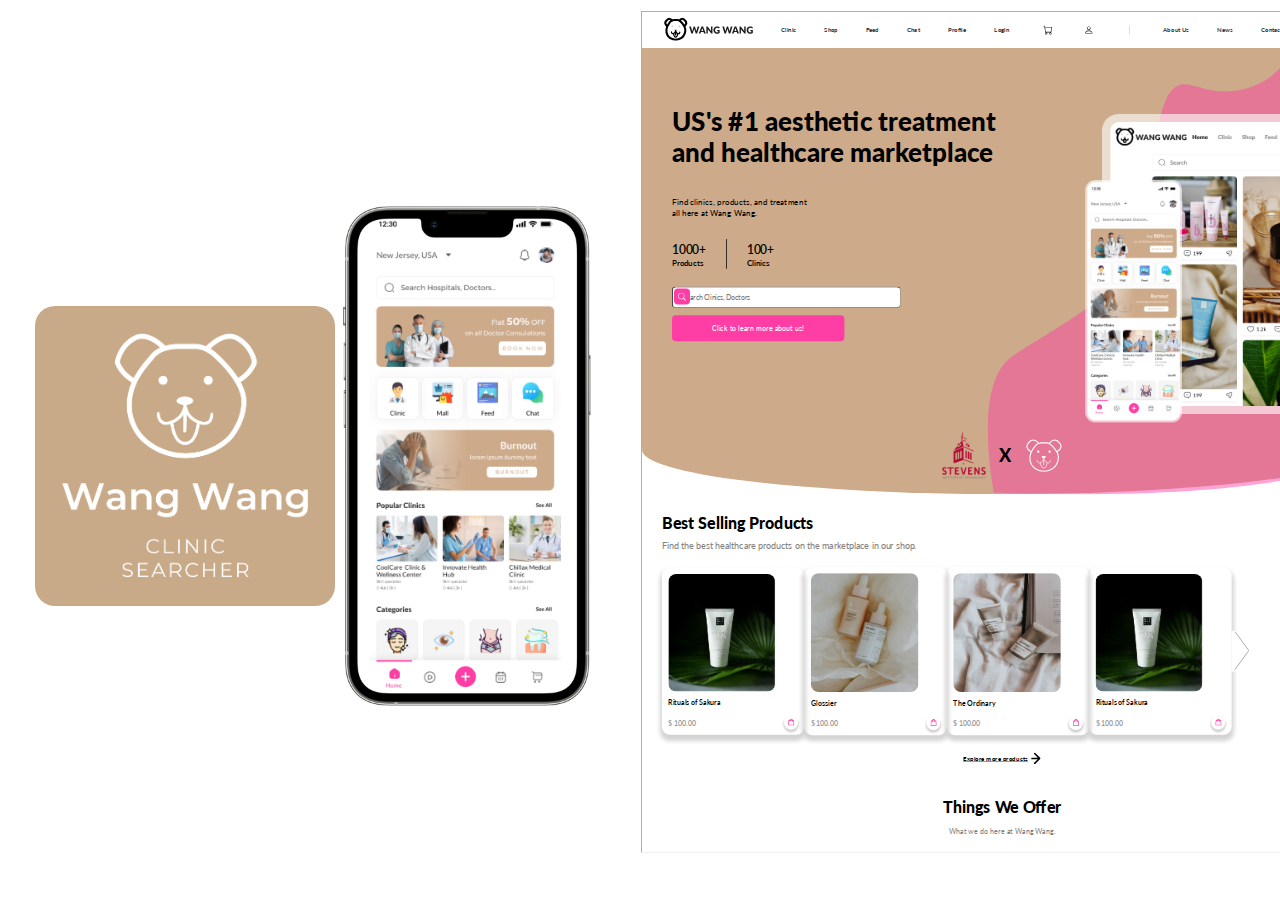
==== index.html @ d321ad2b "changed file name" ====
<!DOCTYPE html>
<html lang="en">
  <head>
    <meta charset="UTF-8">
    <meta name="viewport" content="width=device-width, initial-scale=1.0">
    <meta http-equiv="X-UA-Compatible" content="ie=edge">
    <title>Wang Wang</title>
    <link rel="stylesheet" href="./style.css">
    <link rel="icon" href="./favicon.ico" type="image/x-icon">
  </head>
  <body>
    <main>
        <div class="container">
          <div class="left">
            <div>
              <img src="./WangWangLogo.png" style="height: 300px;border-radius: 20px;margin-right: 30px;">
            </div>
            <div id="demo-logo">
              <img alt="wang-wang-logo" src="public/media/wangwang-mobile.png" style="height: 500px;border-radius: 20px;position: absolute;">
              <img alt="iphone" src="public/media/iphone.png"  style="height: 500px;position:relative;margin-left: -9%;">
            </div>
          </div>
          <div class="right"><iframe class="homepage"src="./homepage.html"></iframe></div>
        </div>
    </main>
  </body>
</html>
---- style.css ----
.container {
  width: 100%;
  height: 100vh;
  display: flex;
}

.left {
  flex: 50%;
  display: flex;
  align-items: center;
  justify-content: center;
}

.right {
  flex: 50%;
}

.homepage {
  width: 1800px;
  height: 2100px;
  -webkit-transform:scale(0.4);
  -moz-transform:scale(0.4);
  -o-transform:scale(0.4);
  transform:scale(0.4);
  /* position it, as if it was the original size */
  position: absolute;
  left: 100px;
  top: -620px;
}

#qr-code {
  height:120px;
  width: 120px;
  position:relative;
      margin-left: -10%;
    margin-top: 40%;
}
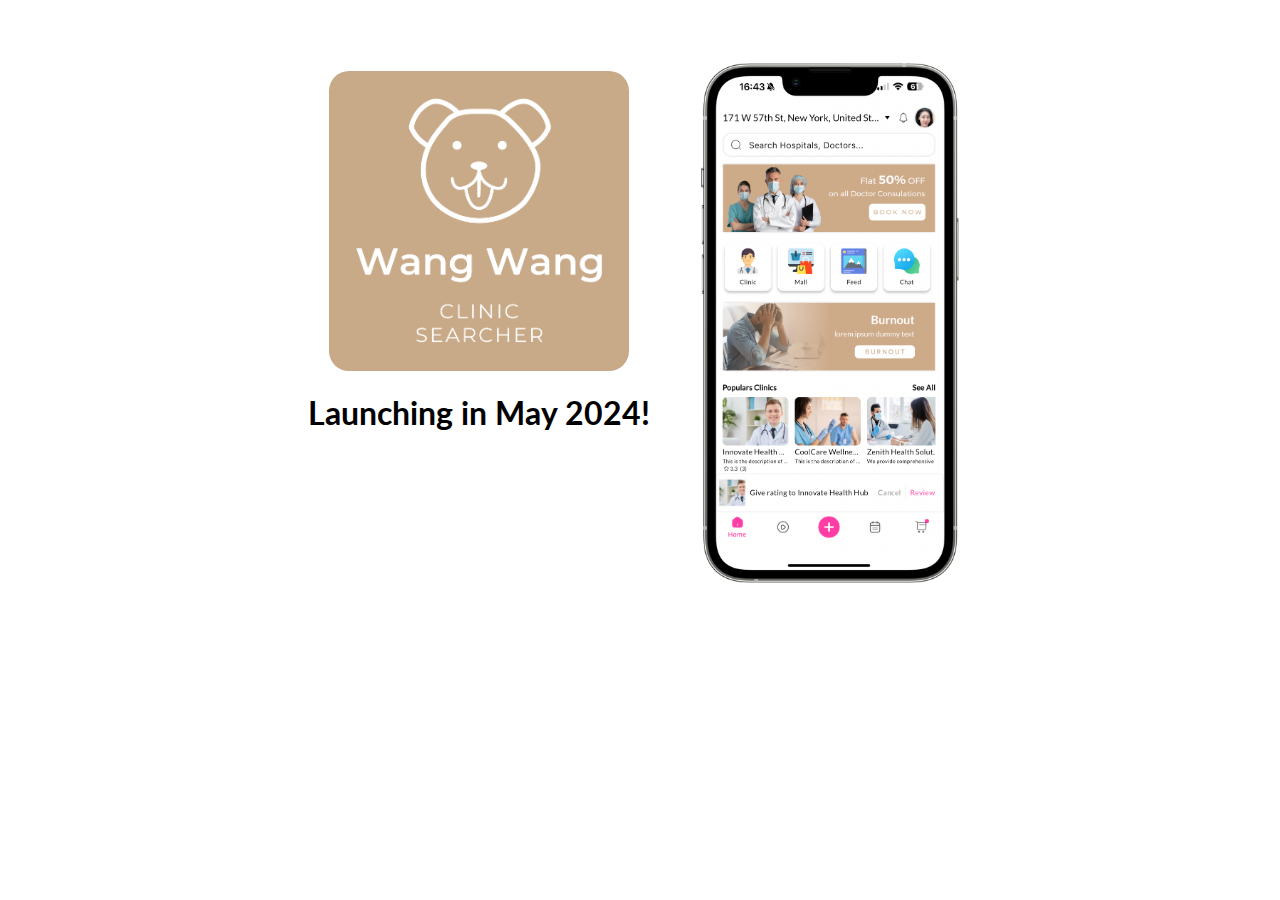
==== commit 71a53bd1: "updated design" ====
--- a/index.html
+++ b/index.html
@@ -6,21 +6,21 @@
     <meta http-equiv="X-UA-Compatible" content="ie=edge">
     <title>Wang Wang</title>
     <link rel="stylesheet" href="./style.css">
-    <link rel="icon" href="./favicon.ico" type="image/x-icon">
+    <link href="https://fonts.googleapis.com/css2?family=Lato:ital,wght@0,100;0,300;0,400;0,700;0,900;1,100;1,300;1,400;1,700;1,900&display=swap" rel='stylesheet' type='text/css'>
+    <link href="https://fonts.googleapis.com/css2?family=Lato:ital,wght@0,100;0,300;0,400;0,700;0,900;1,100;1,300;1,400;1,700;1,900&family=Poppins:ital,wght@0,100;0,200;0,300;0,400;0,500;0,600;0,700;0,800;0,900;1,100;1,200;1,300;1,400;1,500;1,600;1,700;1,800;1,900&display=swap" rel="stylesheet">
+    <link rel="icon" href="./WangWangLogo.png" type="image/x-icon">
   </head>
   <body>
     <main>
         <div class="container">
-          <div class="left">
-            <div>
-              <img src="./WangWangLogo.png" style="height: 300px;border-radius: 20px;margin-right: 30px;">
+            <div style="margin-top: 5%; display:flex; flex-direction: column; font-family: Lato;    align-items: center;">
+              <img alt="logo" src="./WangWangLogo.png" style="height:300px;width: 300px; border-radius: 20px;">
+              <h1>Launching in May 2024!</h1>
             </div>
             <div id="demo-logo">
-              <img alt="wang-wang-logo" src="public/media/wangwang-mobile.png" style="height: 500px;border-radius: 20px;position: absolute;">
-              <img alt="iphone" src="public/media/iphone.png"  style="height: 500px;position:relative;margin-left: -9%;">
+              <img alt="iphone-screenshot" src="public/media/new-screenshot.png" style="height: 500px;border-radius: 20px;position: absolute;">
+              <img alt="iphone" src="public/media/iphone.png"  style="    height: 520px;position: relative; margin-left: -5%;margin-top: -3%;">
             </div>
-          </div>
-          <div class="right"><iframe class="homepage"src="./homepage.html"></iframe></div>
         </div>
     </main>
   </body>
--- a/style.css
+++ b/style.css
@@ -1,7 +1,9 @@
 .container {
   width: 100%;
-  height: 100vh;
+  height: 100%;
   display: flex;
+  justify-content: center;
+  align-items: flex-start;
 }
 
 .left {
@@ -34,4 +36,9 @@
   position:relative;
       margin-left: -10%;
     margin-top: 40%;
+}
+
+#demo-logo {
+  margin-top:5%;
+  margin-left:5%;
 }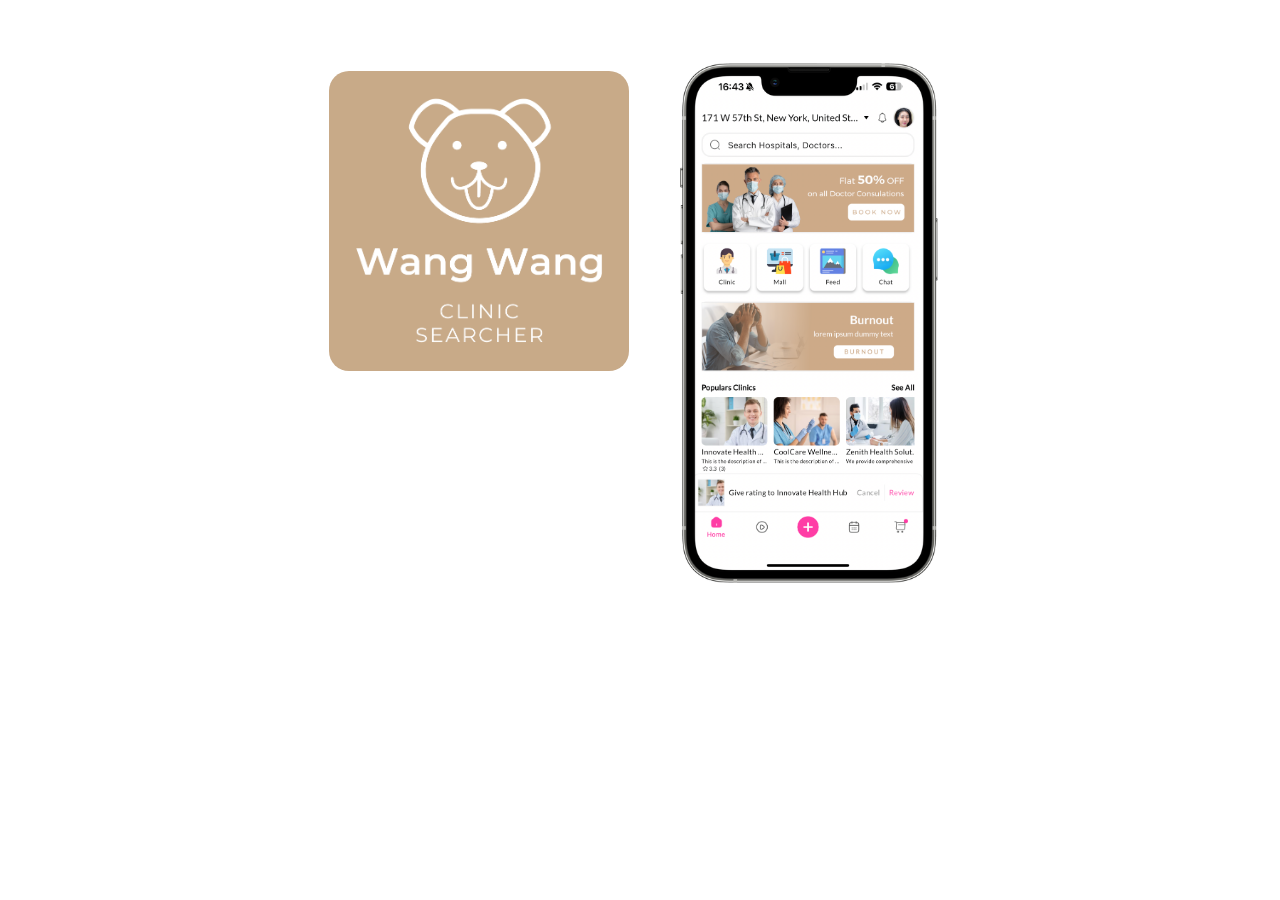
==== commit 95fdc15e: "new design" ====
--- a/index.html
+++ b/index.html
@@ -15,7 +15,6 @@
         <div class="container">
             <div style="margin-top: 5%; display:flex; flex-direction: column; font-family: Lato;    align-items: center;">
               <img alt="logo" src="./WangWangLogo.png" style="height:300px;width: 300px; border-radius: 20px;">
-              <h1>Launching in May 2024!</h1>
             </div>
             <div id="demo-logo">
               <img alt="iphone-screenshot" src="public/media/new-screenshot.png" style="height: 500px;border-radius: 20px;position: absolute;">
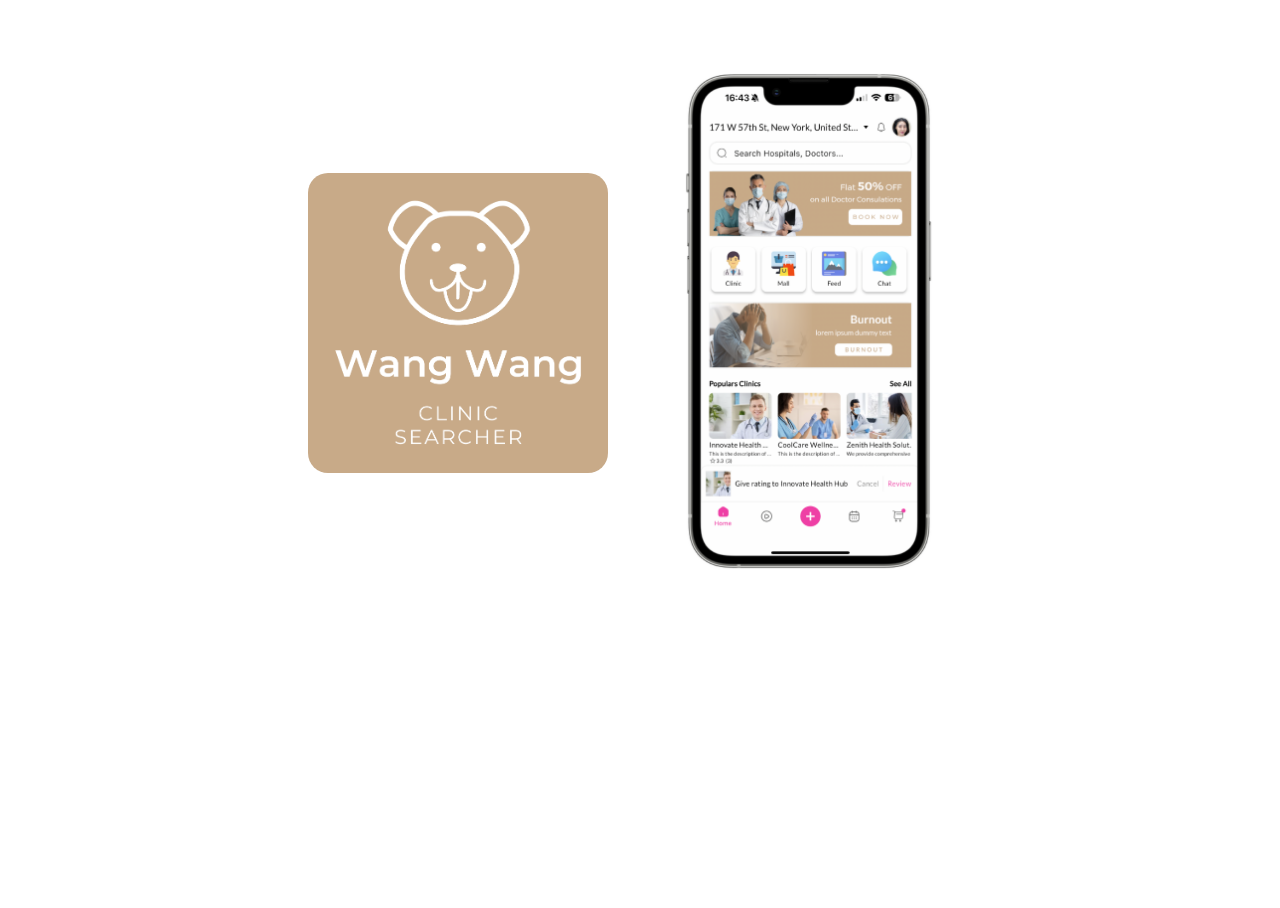
==== commit 5b693785: "changed stuff for mobile" ====
--- a/index.html
+++ b/index.html
@@ -2,7 +2,7 @@
 <html lang="en">
   <head>
     <meta charset="UTF-8">
-    <meta name="viewport" content="width=device-width, initial-scale=1.0">
+    <meta name="viewport" content="width=device-width, height=device-height,initial-scale=1.0">
     <meta http-equiv="X-UA-Compatible" content="ie=edge">
     <title>Wang Wang</title>
     <link rel="stylesheet" href="./style.css">
@@ -13,14 +13,23 @@
   <body>
     <main>
         <div class="container">
-            <div style="margin-top: 5%; display:flex; flex-direction: column; font-family: Lato;    align-items: center;">
-              <img alt="logo" src="./WangWangLogo.png" style="height:300px;width: 300px; border-radius: 20px;">
+            <div style="margin-top: 5%; display:flex; flex-direction: column; font-family: Lato;flex:50%;align-items: flex-end;">
+              <img alt="logo" src="./WangWangLogo.png" style="height:50%;width: 50%; border-radius: 20px;">
             </div>
             <div id="demo-logo">
-              <img alt="iphone-screenshot" src="public/media/new-screenshot.png" style="height: 500px;border-radius: 20px;position: absolute;">
-              <img alt="iphone" src="public/media/iphone.png"  style="    height: 520px;position: relative; margin-left: -5%;margin-top: -3%;">
+              <!--<img alt="iphone-screenshot" src="public/media/new-screenshot.png" style="height: 500px;border-radius: 20px;position: absolute;">
+              <img alt="iphone" src="public/media/iphone.png"  style="    height: 520px;position: relative; margin-left: -5%;margin-top: -3%;">-->
+              <img alt="screenshot2" src="public/media/screenshot2.png" style="height:500px;">
             </div>
         </div>
     </main>
+    <script>
+    const resizeOps = () => {
+    document.documentElement.style.setProperty("--vh", window.innerHeight * 0.01 + "px");
+  };
+
+  resizeOps();
+  window.addEventListener("resize", resizeOps);
+  </script>
   </body>
 </html>--- a/style.css
+++ b/style.css
@@ -3,7 +3,7 @@
   height: 100%;
   display: flex;
   justify-content: center;
-  align-items: flex-start;
+  align-items: center;
 }
 
 .left {
@@ -41,4 +41,10 @@
 #demo-logo {
   margin-top:5%;
   margin-left:5%;
+  flex:50%;
+}
+
+html, body {
+  height: 100vh;
+  height: calc(var(--vh, 1vh) * 100);
 }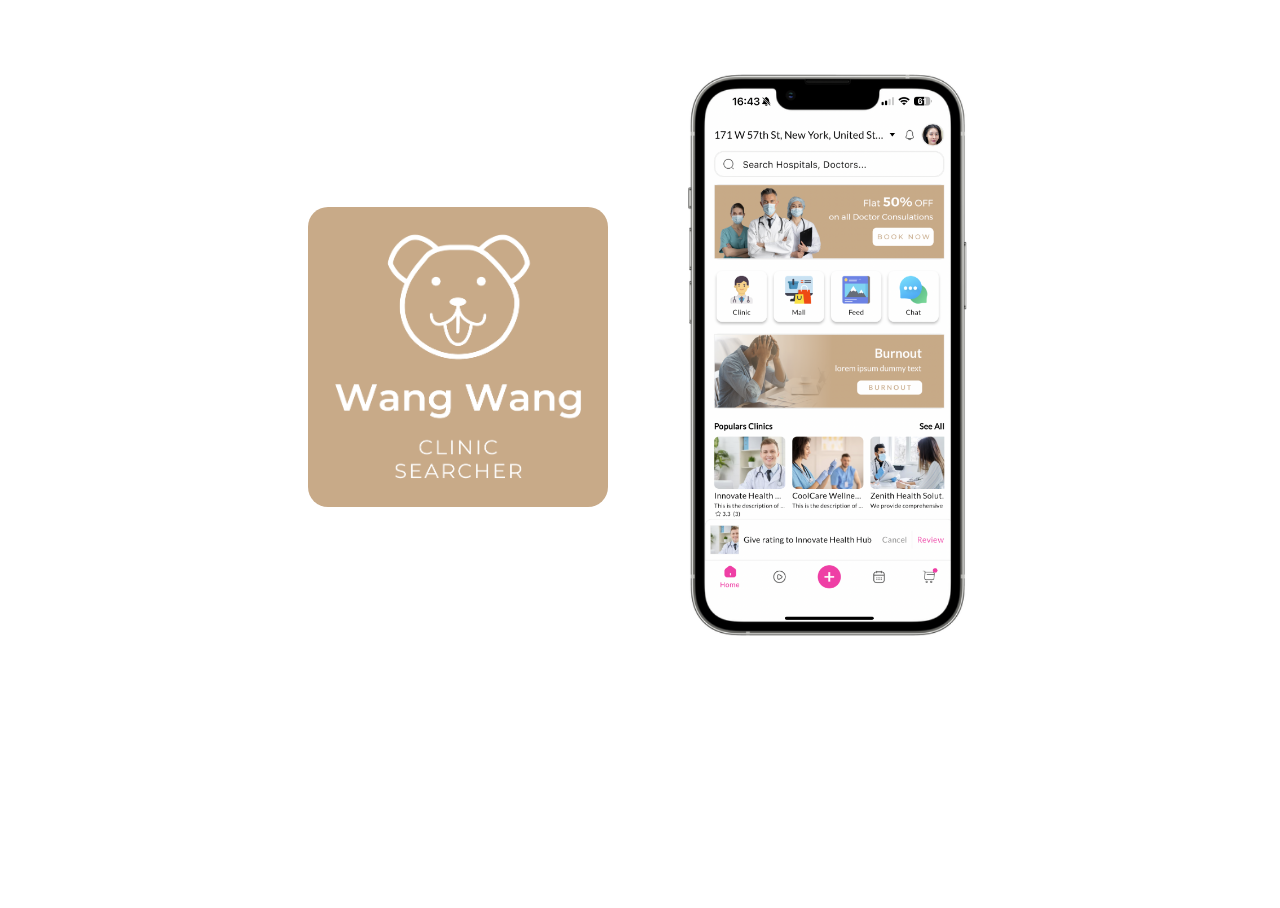
==== commit 9e7bc2ac: "changed sizing" ====
--- a/index.html
+++ b/index.html
@@ -19,7 +19,7 @@
             <div id="demo-logo">
               <!--<img alt="iphone-screenshot" src="public/media/new-screenshot.png" style="height: 500px;border-radius: 20px;position: absolute;">
               <img alt="iphone" src="public/media/iphone.png"  style="    height: 520px;position: relative; margin-left: -5%;margin-top: -3%;">-->
-              <img alt="screenshot2" src="public/media/screenshot2.png" style="height:500px;">
+              <img alt="screenshot2" src="public/media/screenshot2.png" style="height:50%;width: 50%;">
             </div>
         </div>
     </main>
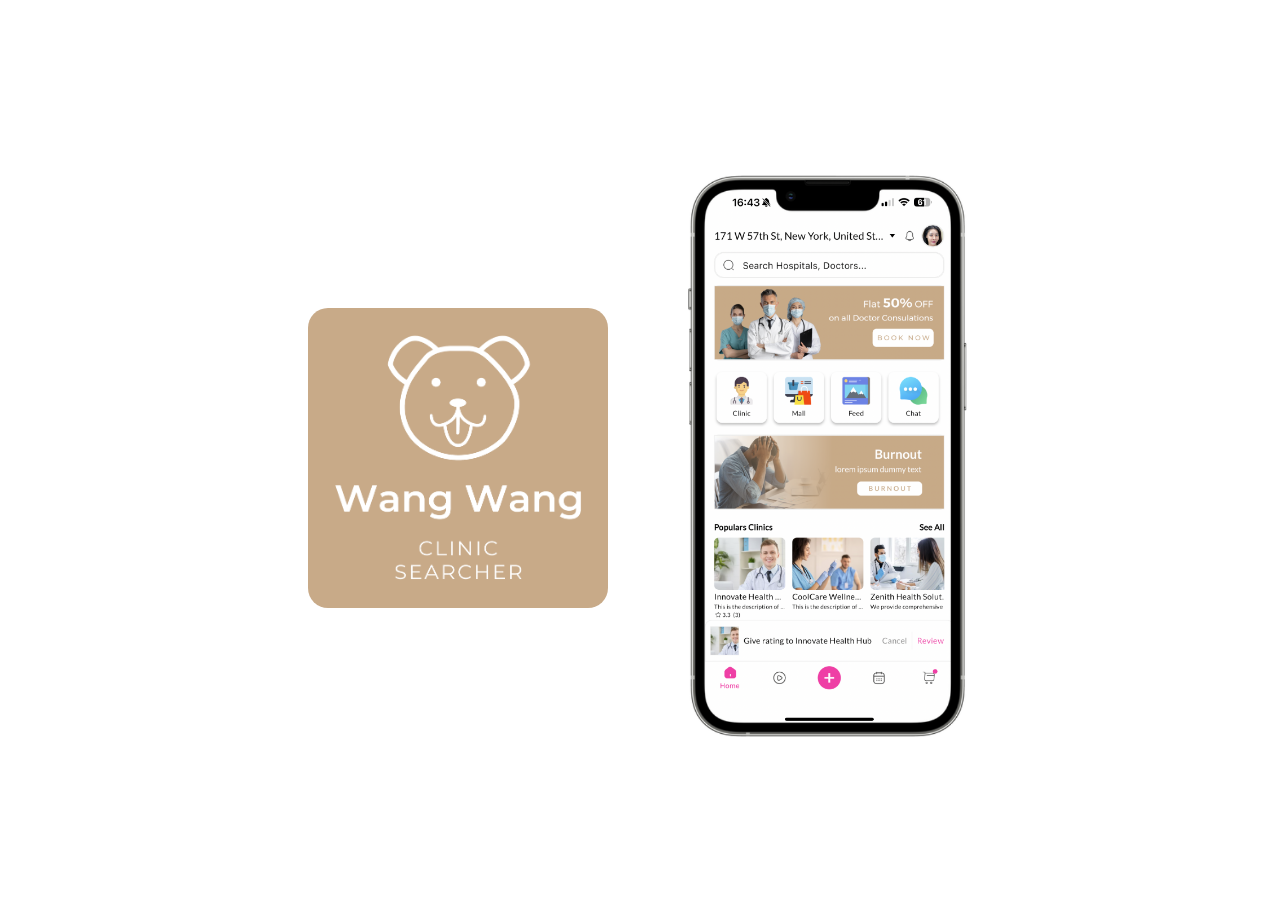
==== commit 045b1378: "centering things" ====
--- a/index.html
+++ b/index.html
@@ -11,9 +11,9 @@
     <link rel="icon" href="./WangWangLogo.png" type="image/x-icon">
   </head>
   <body>
-    <main>
+    <main style="width: 100%;height: 100%;">
         <div class="container">
-            <div style="margin-top: 5%; display:flex; flex-direction: column; font-family: Lato;flex:50%;align-items: flex-end;">
+            <div style="display:flex; flex-direction: column; font-family: Lato;flex:50%;align-items: flex-end;">
               <img alt="logo" src="./WangWangLogo.png" style="height:50%;width: 50%; border-radius: 20px;">
             </div>
             <div id="demo-logo">
--- a/style.css
+++ b/style.css
@@ -39,7 +39,6 @@
 }
 
 #demo-logo {
-  margin-top:5%;
   margin-left:5%;
   flex:50%;
 }
